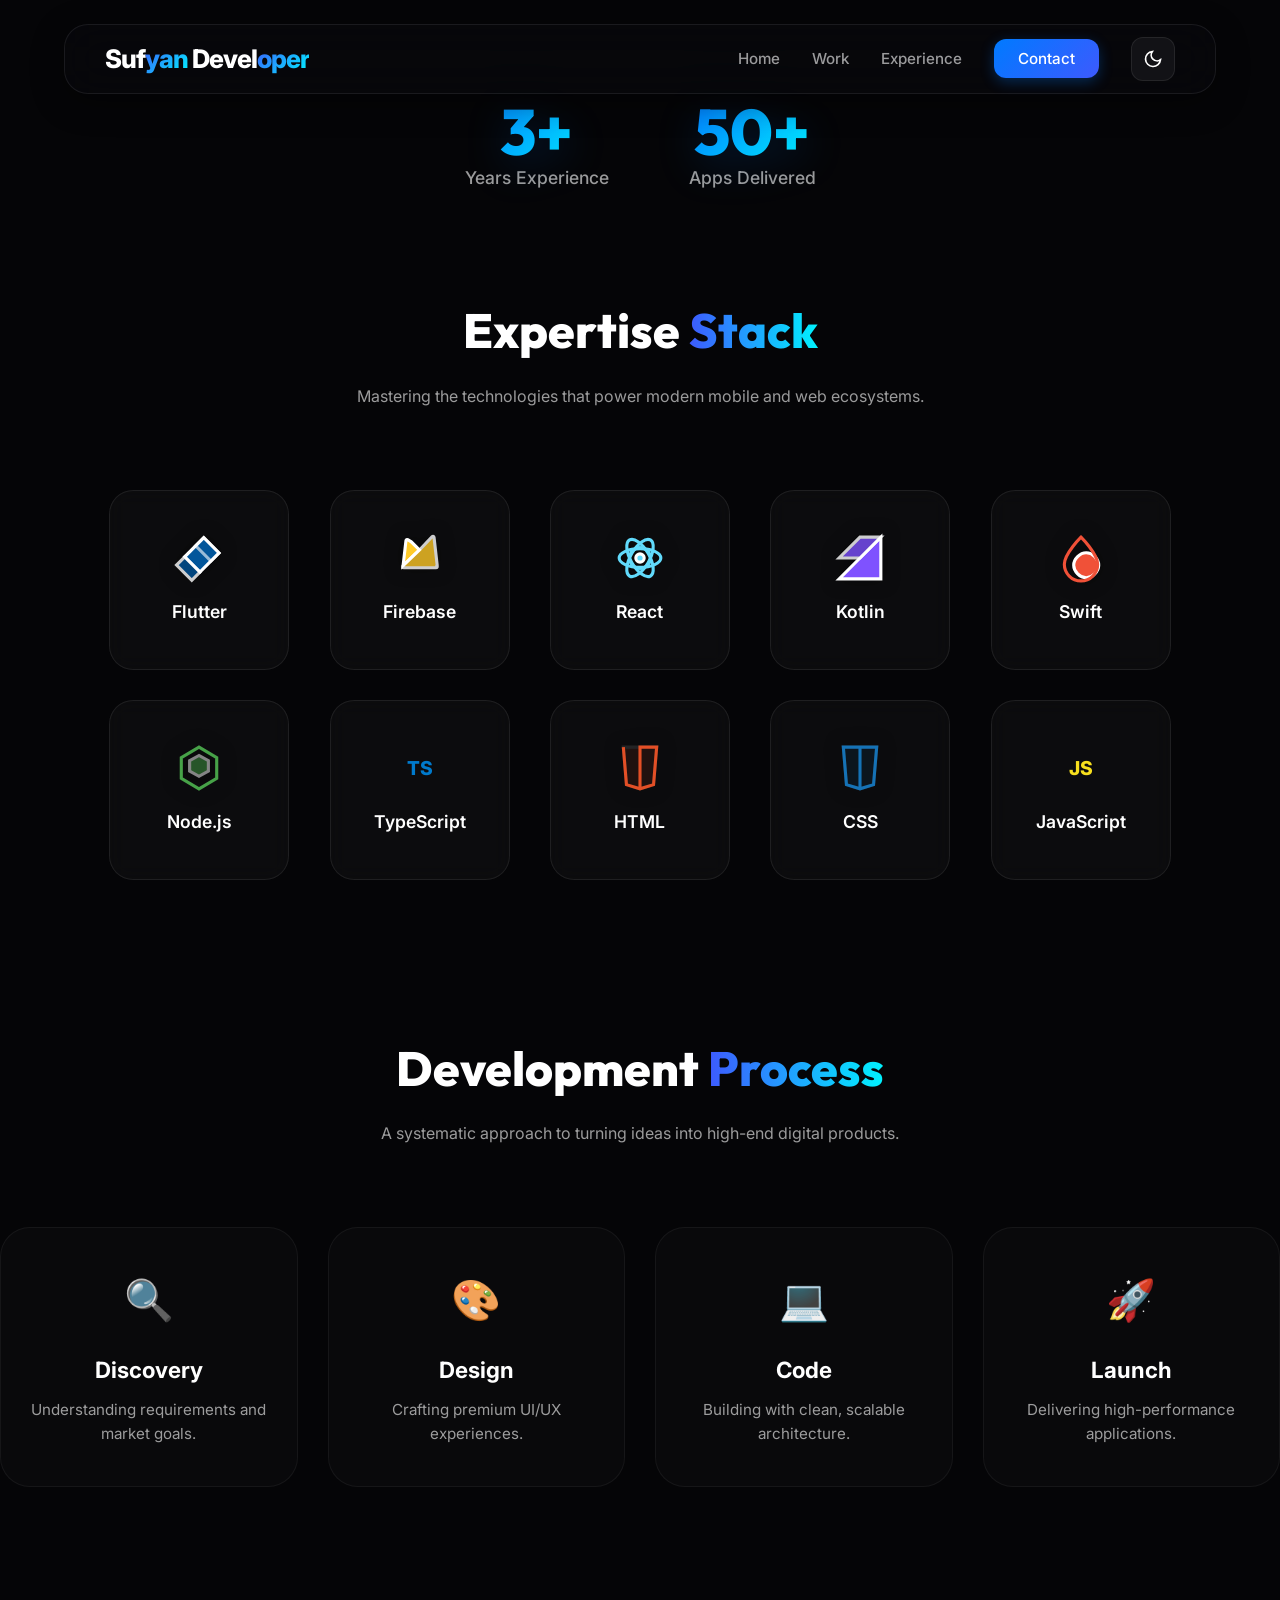
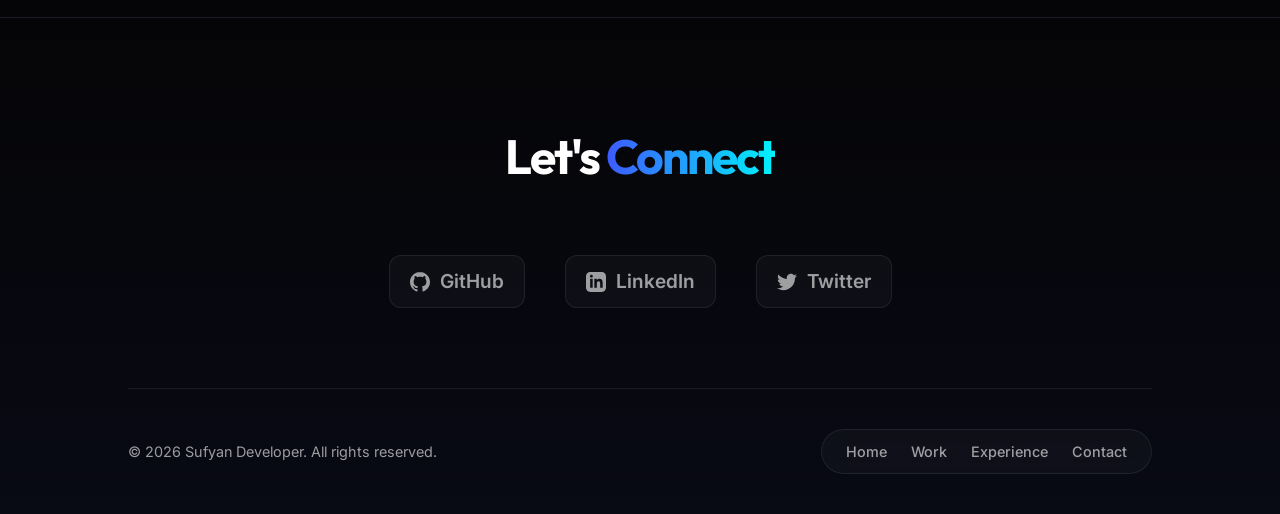
==== experience.html @ fa030666 "first commit" ====
<!DOCTYPE html>
<html lang="en">

<head>
    <meta charset="UTF-8">
    <meta name="viewport" content="width=device-width, initial-scale=1.0">
    <title>Experience | Sufyan Developer Portfolio</title>
    <link rel="preconnect" href="https://fonts.googleapis.com">
    <link rel="preconnect" href="https://fonts.gstatic.com" crossorigin>
    <link
        href="https://fonts.googleapis.com/css2?family=Inter:wght@300;400;600;800&family=Outfit:wght@300;400;600;800&display=swap"
        rel="stylesheet">
    <link rel="stylesheet" href="style.css">
</head>

<body class="sub-page">
    <header>
        <nav class="glass-nav">
            <div class="user-info" id="userInfoHeader">
                <div class="user-avatar" id="avatarInitials" title="Click to change photo">
                    <span id="initialsText">S</span>
                </div>
                <input type="file" id="avatarInput" accept="image/*" style="display: none;">
                <div class="user-details">
                    <span class="user-name" id="userNameDisplay">Sufyan</span>
                    <span class="user-email" id="userEmailDisplay">sufyan@example.com</span>
                </div>
                <span class="logout-btn" id="logoutBtn">Logout</span>
            </div>
            <div class="logo"><a href="index.html" style="text-decoration: none; color: inherit;">Suf<span>yan</span>
                    Devel<span>oper</span></a></div>
            <ul class="nav-links">
                <li><a href="index.html#hero">Home</a></li>
                <li><a href="work.html">Work</a></li>
                <li><a href="experience.html">Experience</a></li>
                <li><a href="contact.html" class="btn-primary" id="contactBtnNav">Contact</a></li>
                <li class="theme-switch-wrapper">
                    <button id="themeToggle" class="theme-toggle" aria-label="Toggle dark/light mode">
                        <svg class="sun-icon" viewBox="0 0 24 24" fill="none" stroke="currentColor" stroke-width="2">
                            <circle cx="12" cy="12" r="5"></circle>
                            <line x1="12" y1="1" x2="12" y2="3"></line>
                            <line x1="12" y1="21" x2="12" y2="23"></line>
                            <line x1="4.22" y1="4.22" x2="5.64" y2="5.64"></line>
                            <line x1="18.36" y1="18.36" x2="19.78" y2="19.78"></line>
                            <line x1="1" y1="12" x2="3" y2="12"></line>
                            <line x1="21" y1="12" x2="23" y2="12"></line>
                            <line x1="4.22" y1="19.78" x2="5.64" y2="18.36"></line>
                            <line x1="18.36" y1="5.64" x2="19.78" y2="4.22"></line>
                        </svg>
                        <svg class="moon-icon" viewBox="0 0 24 24" fill="none" stroke="currentColor" stroke-width="2">
                            <path d="M21 12.79A9 9 0 1 1 11.21 3 7 7 0 0 0 21 12.79z"></path>
                        </svg>
                    </button>
                </li>
            </ul>
        </nav>
    </header>

    <main>
        <section id="experience" class="experience-section" style="padding-top: 50px;">
            <!-- Experience Stats Section -->
            <div class="experience-stats reveal-up">
                <div class="stat-item" style="padding-top: 50px;">
                    <span class="stat-number">3+</span>
                    <span class="stat-label">Years Experience</span>
                </div>
                <div class="stat-item" style="padding-top: 50px;">
                    <span class="stat-number">50+</span>
                    <span class="stat-label">Apps Delivered</span>
                </div>
            </div>

            <div class="section-header">
                <h2 class="reveal-up">Expertise <span class="accent-text">Stack</span></h2>
                <p class="reveal-up">Mastering the technologies that power modern mobile and web ecosystems.</p>
            </div>

            <div class="skills-container">
                <div class="skills-grid reveal-up">
                    <!-- Flutter -->
                    <div class="skill-card" style="--accent: #02569B;">
                        <div class="skill-icon">
                            <svg viewBox="0 0 24 24" fill="none" stroke="currentColor" stroke-width="1.5">
                                <path d="M14.308 2.25L5.132 11.45L12.441 18.775L21.617 9.575L14.308 2.25Z"
                                    fill="var(--accent)" />
                                <path d="M12.441 18.775L8.534 22.682L1.225 15.373L5.132 11.466L12.441 18.775Z"
                                    fill="var(--accent)" opacity="0.8" />
                                <path d="M14.308 2.25L10.401 6.157L17.71 13.466L21.617 9.559L14.308 2.25Z"
                                    fill="var(--accent)" opacity="0.6" />
                            </svg>
                        </div>
                        <span class="skill-name">Flutter</span>
                        <div class="skill-glow"></div>
                    </div>

                    <!-- Firebase -->
                    <div class="skill-card" style="--accent: #FFCA28;">
                        <div class="skill-icon">
                            <svg viewBox="0 0 24 24" fill="none" stroke="currentColor" stroke-width="1.5">
                                <path
                                    d="M3.89 15.67L5.26 3.63C5.28 3.43 5.39 3.26 5.56 3.17C5.73 3.08 5.92 3.08 6.09 3.18L7.81 4.22L11.75 8.16L3.89 15.67Z"
                                    fill="var(--accent)" />
                                <path
                                    d="M20.11 15.67L20.24 15.42L18.74 2.14C18.72 1.94 18.61 1.77 18.44 1.68C18.27 1.59 18.08 1.59 17.91 1.69L11.75 8.16L3.89 15.67C3.72 15.83 3.66 16.07 3.73 16.3C3.8 16.53 4 16.69 4.24 16.7L19.76 16.7C20 16.7 20.22 16.54 20.27 16.31C20.32 16.08 20.26 15.84 20.11 15.67Z"
                                    fill="var(--accent)" opacity="0.8" />
                            </svg>
                        </div>
                        <span class="skill-name">Firebase</span>
                        <div class="skill-glow"></div>
                    </div>

                    <!-- React -->
                    <div class="skill-card" style="--accent: #61DAFB;">
                        <div class="skill-icon">
                            <svg viewBox="0 0 24 24" fill="none" stroke="currentColor" stroke-width="1.5">
                                <circle cx="12" cy="12" r="2" fill="var(--accent)" />
                                <path
                                    d="M12 7C14.7614 7 17 9.23858 17 12C17 14.7614 14.7614 17 12 17C9.23858 17 7 14.7614 7 12C7 9.23858 9.23858 7 12 7Z"
                                    stroke="var(--accent)" />
                                <ellipse cx="12" cy="12" rx="10" ry="4.5" stroke="var(--accent)" stroke-width="1.5" />
                                <ellipse cx="12" cy="12" rx="10" ry="4.5" stroke="var(--accent)" stroke-width="1.5"
                                    transform="rotate(60 12 12)" />
                                <ellipse cx="12" cy="12" rx="10" ry="4.5" stroke="var(--accent)" stroke-width="1.5"
                                    transform="rotate(120 12 12)" />
                            </svg>
                        </div>
                        <span class="skill-name">React</span>
                        <div class="skill-glow"></div>
                    </div>

                    <!-- Kotlin -->
                    <div class="skill-card" style="--accent: #7F52FF;">
                        <div class="skill-icon">
                            <svg viewBox="0 0 24 24" fill="none" stroke="currentColor" stroke-width="1.5">
                                <path d="M22 22H2L12 12L22 2V22Z" fill="var(--accent)" />
                                <path d="M22 2H12L2 12H12L22 2Z" fill="var(--accent)" opacity="0.8" />
                            </svg>
                        </div>
                        <span class="skill-name">Kotlin</span>
                        <div class="skill-glow"></div>
                    </div>

                    <!-- Swift -->
                    <div class="skill-card" style="--accent: #F05138;">
                        <div class="skill-icon">
                            <svg viewBox="0 0 24 24" fill="none" stroke="currentColor" stroke-width="1.5">
                                <path
                                    d="M20.5 15.5C20.5 18.5 17.5 21.5 14.5 21.5C11.5 21.5 8.5 18.5 8.5 15.5C8.5 12.5 11.5 9.5 14.5 9.5C17.5 9.5 20.5 12.5 20.5 15.5Z"
                                    fill="var(--accent)" />
                                <path
                                    d="M12 2C12 2 4 10 4 15C4 19.4183 7.58172 23 12 23C16.4183 23 20 19.4183 20 15C20 10 12 2 12 2Z"
                                    stroke="var(--accent)" stroke-width="1.5" />
                            </svg>
                        </div>
                        <span class="skill-name">Swift</span>
                        <div class="skill-glow"></div>
                    </div>

                    <!-- Node.js -->
                    <div class="skill-card" style="--accent: #47A248;">
                        <div class="skill-icon">
                            <svg viewBox="0 0 24 24" fill="none" stroke="currentColor" stroke-width="1.5">
                                <path d="M12 2L3.5 7V17L12 22L20.5 17V7L12 2Z" stroke="var(--accent)"
                                    stroke-width="1.5" />
                                <path d="M12 6L7.5 8.5V13.5L12 16L16.5 13.5V8.5L12 6Z" fill="var(--accent)"
                                    opacity="0.5" />
                            </svg>
                        </div>
                        <span class="skill-name">Node.js</span>
                        <div class="skill-glow"></div>
                    </div>

                    <!-- TypeScript -->
                    <div class="skill-card" style="--accent: #007ACC;">
                        <div class="skill-icon">
                            <div style="font-weight: 800; font-size: 1.2rem; color: var(--accent);">TS</div>
                        </div>
                        <span class="skill-name">TypeScript</span>
                        <div class="skill-glow"></div>
                    </div>

                    <!-- HTML -->
                    <div class="skill-card" style="--accent: #E34F26;">
                        <div class="skill-icon">
                            <svg viewBox="0 0 24 24" fill="none" stroke="currentColor" stroke-width="1.5">
                                <path d="M4 2L5.5 20L12 22L18.5 20L20 2H4Z" fill="var(--accent)" opacity="0.1" />
                                <path d="M4 2L5.5 20L12 22L18.5 20L20 2H12V22" stroke="var(--accent)"
                                    stroke-width="1.5" />
                            </svg>
                        </div>
                        <span class="skill-name">HTML</span>
                        <div class="skill-glow"></div>
                    </div>

                    <!-- CSS -->
                    <div class="skill-card" style="--accent: #1572B6;">
                        <div class="skill-icon">
                            <svg viewBox="0 0 24 24" fill="none" stroke="currentColor" stroke-width="1.5">
                                <path d="M4 2L5.5 20L12 22L18.5 20L20 2H4Z" fill="var(--accent)" opacity="0.1" />
                                <path d="M12 2L4 2L5.5 20L12 22L18.5 20L20 2L12 2V22" stroke="var(--accent)"
                                    stroke-width="1.5" />
                            </svg>
                        </div>
                        <span class="skill-name">CSS</span>
                        <div class="skill-glow"></div>
                    </div>

                    <!-- JavaScript -->
                    <div class="skill-card" style="--accent: #F7DF1E;">
                        <div class="skill-icon">
                            <div style="font-weight: 800; font-size: 1.2rem; color: var(--accent);">JS</div>
                        </div>
                        <span class="skill-name">JavaScript</span>
                        <div class="skill-glow"></div>
                    </div>
                </div>
            </div>

            <!-- Process Section -->
            <div class="process-section reveal-up">
                <div class="section-header">
                    <h2 class="reveal-up">Development <span class="accent-text">Process</span></h2>
                    <p class="reveal-up">A systematic approach to turning ideas into high-end digital products.</p>
                </div>
                <div class="process-flow">
                    <div class="process-step">
                        <div class="step-icon">🔍</div>
                        <h3>Discovery</h3>
                        <p>Understanding requirements and market goals.</p>
                    </div>
                    <div class="process-step">
                        <div class="step-icon">🎨</div>
                        <h3>Design</h3>
                        <p>Crafting premium UI/UX experiences.</p>
                    </div>
                    <div class="process-step">
                        <div class="step-icon">💻</div>
                        <h3>Code</h3>
                        <p>Building with clean, scalable architecture.</p>
                    </div>
                    <div class="process-step">
                        <div class="step-icon">🚀</div>
                        <h3>Launch</h3>
                        <p>Delivering high-performance applications.</p>
                    </div>
                </div>
            </div>
        </section>
    </main>

    <footer class="premium-footer">
        <div class="footer-top">
            <h2 class="reveal-up">Let's <span class="accent-text">Connect</span></h2>
        </div>
        <div class="footer-social-links reveal-up">
            <a href="https://github.com" target="_blank">
                <svg viewBox="0 0 24 24">
                    <path
                        d="M12 0c-6.626 0-12 5.373-12 12 0 5.302 3.438 9.8 8.207 11.387.599.111.793-.261.793-.577v-2.234c-3.338.726-4.041-1.416-4.041-1.416-.546-1.387-1.333-1.756-1.333-1.756-1.089-.745.083-.729.083-.729 1.205.084 1.839 1.237 1.839 1.237 1.07 1.834 2.807 1.304 3.492.997.107-.775.418-1.305.762-1.604-2.665-.305-5.467-1.334-5.467-5.931 0-1.311.469-2.381 1.236-3.221-.124-.303-.535-1.524.117-3.176 0 0 1.008-.322 3.301 1.23.957-.266 1.983-.399 3.003-.404 1.02.005 2.047.138 3.006.404 2.291-1.552 3.297-1.23 3.297-1.23.653 1.653.242 2.874.118 3.176.77.84 1.235 1.911 1.235 3.221 0 4.609-2.807 5.624-5.479 5.921.43.372.823 1.102.823 2.222v3.293c0 .319.192.694.801.576 4.765-1.589 8.199-6.086 8.199-11.386 0-6.627-5.373-12-12-12z" />
                </svg>
                GitHub
            </a>
            <a href="https://linkedin.com" target="_blank">
                <svg viewBox="0 0 24 24">
                    <path
                        d="M19 0h-14c-2.761 0-5 2.239-5 5v14c0 2.761 2.239 5 5 5h14c2.761 0 5-2.239 5-5v-14c0-2.761-2.239-5-5-5zm-11 19h-3v-11h3v11zm-1.5-12.268c-.966 0-1.75-.79-1.75-1.764s.784-1.764 1.75-1.764 1.75.79 1.75 1.764-.783 1.764-1.75 1.764zm13.5 12.268h-3v-5.604c0-3.368-4-3.113-4 0v5.604h-3v-11h3v1.765c1.396-2.586 7-2.777 7 2.476v6.759z" />
                </svg>
                LinkedIn
            </a>
            <a href="https://twitter.com" target="_blank">
                <svg viewBox="0 0 24 24">
                    <path
                        d="M24 4.557c-.883.392-1.832.656-2.828.775 1.017-.609 1.798-1.574 2.165-2.724-.951.564-2.005.974-3.127 1.195-.897-.957-2.178-1.555-3.594-1.555-3.179 0-5.515 2.966-4.797 6.045-4.091-.205-7.719-2.165-10.148-5.144-1.29 2.213-.669 5.108 1.523 6.574-.806-.026-1.566-.247-2.229-.616-.054 2.281 1.581 4.415 3.949 4.89-.693.188-1.452.232-2.224.084.626 1.956 2.444 3.379 4.6 3.419-2.07 1.623-4.678 2.348-7.29 2.04 2.179 1.397 4.768 2.212 7.548 2.212 9.142 0 14.307-7.721 13.995-14.646.962-.695 1.797-1.562 2.457-2.549z" />
                </svg>
                Twitter
            </a>
        </div>
        <div class="footer-bottom">
            <p>&copy; 2026 Sufyan Developer. All rights reserved.</p>
            <div class="mini-navbar">
                <a href="index.html">Home</a>
                <a href="work.html">Work</a>
                <a href="experience.html">Experience</a>
                <a href="contact.html">Contact</a>
            </div>
        </div>
    </footer>

    <script src="script.js"></script>
</body>


</html>
---- style.css ----
:root {
    --bg-color: #050507;
    --card-bg: rgba(15, 15, 20, 0.4);
    --accent-blue: #007aff;
    --accent-electric: #3d5afe;
    --accent-cyan: #00f2fe;
    --text-primary: #ffffff;
    --text-secondary: rgba(255, 255, 255, 0.6);
    --glass-border: rgba(255, 255, 255, 0.08);
    --nav-height: 80px;
    --toggle-bg: rgba(255, 255, 255, 0.05);
}

body.light-theme {
    --bg-color: #f5f5f7;
    --card-bg: rgba(255, 255, 255, 0.7);
    --text-primary: #1d1d1f;
    --text-secondary: rgba(0, 0, 0, 0.6);
    --glass-border: rgba(0, 0, 0, 0.08);
    --toggle-bg: rgba(0, 0, 0, 0.05);
}

* {
    margin: 0;
    padding: 0;
    box-sizing: border-box;
}

html {
    scroll-behavior: smooth;
}

body {
    background-color: var(--bg-color);
    color: var(--text-primary);
    font-family: 'Inter', sans-serif;
    overflow-x: hidden;
    line-height: 1.6;
    background-image:
        radial-gradient(circle at 50% 100%, rgba(61, 90, 254, 0.1), transparent),
        radial-gradient(circle at 0% 0%, rgba(0, 242, 254, 0.05), transparent);
}

/* Glassmorphism Navigation */
header {
    position: fixed;
    top: 0;
    left: 0;
    width: 100%;
    z-index: 1000;
    padding: 24px 5%;
}

.glass-nav {
    display: flex;
    justify-content: space-between;
    align-items: center;
    padding: 0 40px;
    height: 70px;
    background: rgba(10, 10, 15, 0.4);
    backdrop-filter: blur(20px) saturate(180%);
    -webkit-backdrop-filter: blur(20px) saturate(180%);
    border: 1px solid var(--glass-border);
    border-radius: 24px;
    max-width: 1200px;
    margin: 0 auto;
    box-shadow: 0 8px 32px rgba(0, 0, 0, 0.4);
}

.logo {
    font-size: 1.6rem;
    font-weight: 800;
    letter-spacing: -1px;
}

.logo span {
    background: linear-gradient(135deg, var(--accent-electric), var(--accent-cyan));
    -webkit-background-clip: text;
    background-clip: text;
    -webkit-text-fill-color: transparent;
}

.nav-links {
    display: flex;
    list-style: none;
    gap: 32px;
    align-items: center;
}

.nav-links a {
    text-decoration: none;
    color: var(--text-secondary);
    font-size: 0.95rem;
    font-weight: 500;
    transition: all 0.3s cubic-bezier(0.23, 1, 0.32, 1);
}

.nav-links a:hover {
    color: var(--text-primary);
    transform: translateY(-2px);
}

/* Theme Toggle */
.theme-switch-wrapper {
    display: flex;
    align-items: center;
}

.theme-toggle {
    background: var(--toggle-bg);
    border: 1px solid var(--glass-border);
    width: 44px;
    height: 44px;
    border-radius: 12px;
    cursor: pointer;
    display: flex;
    align-items: center;
    justify-content: center;
    color: var(--text-primary);
    transition: all 0.3s cubic-bezier(0.23, 1, 0.32, 1);
    position: relative;
    overflow: hidden;
}

.theme-toggle:hover {
    background: rgba(127, 127, 127, 0.1);
    transform: scale(1.05);
}

.sun-icon,
.moon-icon {
    width: 20px;
    height: 20px;
    position: absolute;
    transition: all 0.5s cubic-bezier(0.23, 1, 0.32, 1);
}

/* Default state (Dark Mode) */
.sun-icon {
    transform: translateY(40px);
    opacity: 0;
}

.light-theme .sun-icon {
    transform: translateY(0);
    opacity: 1;
}

.light-theme .moon-icon {
    transform: translateY(-40px);
    opacity: 0;
}

.btn-primary {
    background: linear-gradient(135deg, var(--accent-blue), var(--accent-electric));
    color: white !important;
    padding: 10px 24px;
    border-radius: 12px;
    box-shadow: 0 4px 14px rgba(0, 122, 255, 0.3);
}

/* Hero Section */
.hero {
    position: relative;
    min-height: 100vh;
    display: flex;
    align-items: center;
    padding: 0 10%;
    overflow: hidden;
}

.hero::after {
    content: '';
    position: absolute;
    inset: 0;
    background-image: url("data:image/svg+xml,%3Csvg viewBox='0 0 200 200' xmlns='http://www.w3.org/2000/svg'%3联%3Cfilter id='noiseFilter'%3E%3CfeTurbulence type='fractalNoise' baseFrequency='0.65' numOctaves='3' stitchTiles='stitch'/%3E%3C/filter%3E%3Crect width='100%25' height='100%25' filter='url(%23noiseFilter)'/%3E%3C/svg%3E");
    opacity: 0.02;
    pointer-events: none;
    z-index: 5;
}

.hero-container {
    display: grid;
    grid-template-columns: 1.1fr 0.9fr;
    gap: 80px;
    width: 100%;
    max-width: 1300px;
    margin: 0 auto;
    position: relative;
    z-index: 2;
}

.hero-content h1 {
    font-size: clamp(3.5rem, 8vw, 5.5rem);
    line-height: 1.05;
    font-weight: 800;
    margin-bottom: 24px;
    letter-spacing: -3px;
    color: #fff;
}

.accent-text {
    background: linear-gradient(90deg, var(--accent-electric), var(--accent-cyan), #7000ff);
    background-size: 200% auto;
    -webkit-background-clip: text;
    background-clip: text;
    -webkit-text-fill-color: transparent;
    animation: shine 5s linear infinite;
}

@keyframes shine {
    to {
        background-position: 200% center;
    }
}

.hero-subtitle {
    font-size: 1.25rem;
    color: var(--text-secondary);
    max-width: 520px;
    margin-bottom: 48px;
    font-weight: 400;
}

.hero-btns {
    display: flex;
    gap: 24px;
}

.btn-glow {
    background: var(--accent-electric);
    color: white;
    text-decoration: none;
    padding: 18px 40px;
    border-radius: 16px;
    font-weight: 600;
    font-size: 1.1rem;
    box-shadow: 0 0 30px rgba(61, 90, 254, 0.4);
    transition: all 0.4s cubic-bezier(0.175, 0.885, 0.32, 1.275);
    position: relative;
    overflow: hidden;
}

.btn-glow::before {
    content: '';
    position: absolute;
    top: 0;
    left: -100%;
    width: 100%;
    height: 100%;
    background: linear-gradient(90deg, transparent, rgba(255, 255, 255, 0.2), transparent);
    transition: 0.5s;
}

.btn-glow:hover::before {
    left: 100%;
}

.btn-glow:hover {
    transform: scale(1.05);
    box-shadow: 0 0 50px rgba(61, 90, 254, 0.6);
}

.btn-outline {
    border: 1px solid var(--glass-border);
    background: rgba(255, 255, 255, 0.03);
    backdrop-filter: blur(10px);
    color: white;
    text-decoration: none;
    padding: 18px 40px;
    border-radius: 16px;
    font-weight: 600;
    font-size: 1.1rem;
    transition: all 0.3s ease;
}

.btn-outline:hover {
    background: rgba(255, 255, 255, 0.08);
    border-color: rgba(255, 255, 255, 0.2);
}

/* 3D Phone with Cinematic Lighting */
.hero-visual {
    position: relative;
    display: flex;
    justify-content: center;
    align-items: center;
}

.phone-wrapper {
    position: relative;
    perspective: 2000px;
    z-index: 10;
}

.phone-3d {
    width: 280px;
    height: 560px;
    background: #0f0f12;
    border-radius: 48px;
    padding: 10px;
    border: 1px solid rgba(255, 255, 255, 0.1);
    transform: rotateY(-20deg) rotateX(10deg);
    box-shadow:
        -20px 40px 80px rgba(0, 0, 0, 0.8),
        inset 0 0 20px rgba(255, 255, 255, 0.05);
    position: relative;
    transition: transform 0.1s ease-out;
}

.phone-3d::before {
    content: '';
    position: absolute;
    top: 50%;
    left: -6px;
    transform: translateY(-50%);
    width: 4px;
    height: 60px;
    background: #222;
    border-radius: 2px;
}

.phone-screen {
    width: 100%;
    height: 100%;
    background: #000;
    border-radius: 40px;
    overflow: hidden;
    position: relative;
    box-shadow: inset 0 0 40px rgba(61, 90, 254, 0.2);
}

.phone-screen::after {
    content: '';
    position: absolute;
    top: 0;
    left: 0;
    width: 100%;
    height: 100%;
    background: linear-gradient(135deg, rgba(255, 255, 255, 0.1) 0%, transparent 50%);
    pointer-events: none;
}

.app-ui {
    height: 100%;
    padding: 30px 20px;
    display: flex;
    flex-direction: column;
    gap: 15px;
}

.app-header {
    height: 30px;
    width: 60%;
    background: rgba(255, 255, 255, 0.05);
    border-radius: 8px;
}

.app-card {
    height: 140px;
    background: linear-gradient(135deg, #3d5afe, #00f2fe, #7000ff);
    background-size: 200% 200%;
    border-radius: 24px;
    animation: gradientMove 10s infinite alternate;
}

@keyframes gradientMove {
    0% {
        background-position: 0% 0%;
    }

    100% {
        background-position: 100% 100%;
    }
}

.app-stats {
    flex: 1;
    background: rgba(255, 255, 255, 0.03);
    border-radius: 24px;
    display: flex;
    flex-direction: column;
    gap: 10px;
    padding: 15px;
}

.app-stats span {
    height: 8px;
    background: rgba(255, 255, 255, 0.05);
    border-radius: 4px;
}

.phone-shadow {
    position: absolute;
    bottom: -60px;
    left: 20%;
    width: 60%;
    height: 30px;
    background: rgba(0, 0, 0, 0.6);
    filter: blur(25px);
    border-radius: 50%;
    transform: rotateX(80deg);
}

.glow-sphere {
    position: absolute;
    width: 600px;
    height: 600px;
    background: radial-gradient(circle, rgba(61, 90, 254, 0.12) 0%, transparent 70%);
    z-index: -1;
    filter: blur(40px);
}

/* Decorative Background Blobs */
.background-decor {
    position: absolute;
    inset: 0;
    overflow: hidden;
    z-index: 1;
    pointer-events: none;
}

.blob {
    position: absolute;
    filter: blur(120px);
    border-radius: 50%;
    opacity: 0.35;
    animation: moveBlob 20s infinite alternate;
}

.blob-1 {
    top: -10%;
    right: -10%;
    width: 600px;
    height: 600px;
    background: var(--accent-electric);
}

.blob-2 {
    bottom: -10%;
    left: -5%;
    width: 500px;
    height: 500px;
    background: #7000ff;
    animation-delay: -5s;
}

@keyframes moveBlob {
    0% {
        transform: translate(0, 0) scale(1);
    }

    100% {
        transform: translate(-50px, 50px) scale(1.1);
    }
}

/* Animations */
.reveal-text {
    animation: fadeInUp 1s cubic-bezier(0.2, 0.8, 0.2, 1) forwards;
}

@keyframes fadeInUp {
    from {
        opacity: 0;
        transform: translateY(40px);
    }

    to {
        opacity: 1;
        transform: translateY(0);
    }
}

/* Responsive Scaling */
@media (max-width: 968px) {
    .hero-container {
        grid-template-columns: 1fr;
        gap: 60px;
        text-align: center;
        padding-top: 120px;
    }

    .hero-content {
        align-items: center;
    }

    .hero-subtitle {
        margin-inline: auto;
    }

    .hero-btns {
        justify-content: center;
        flex-direction: column;
        width: 100%;
        max-width: 300px;
    }
}

/* Project Gallery Section */
.work {
    padding: 120px 10%;
    background: var(--bg-color);
    position: relative;
    z-index: 10;
}

.section-header {
    text-align: center;
    margin-bottom: 80px;
}

.section-header h2 {
    font-size: 3rem;
    font-weight: 800;
    margin-bottom: 15px;
    font-family: 'Outfit', sans-serif;
}

.section-header p {
    color: var(--text-secondary);
    max-width: 600px;
    margin: 0 auto;
}

.gallery-grid {
    display: grid;
    grid-template-columns: repeat(3, 1fr);
    gap: 40px;
    max-width: 1200px;
    margin: 0 auto;
}

.project-card {
    display: flex;
    flex-direction: column;
    align-items: center;
    transition: transform 0.4s cubic-bezier(0.175, 0.885, 0.32, 1.275);
}

.mockup-container {
    width: 100%;
    aspect-ratio: 1/1.6;
    display: flex;
    justify-content: center;
    align-items: center;
    perspective: 1000px;
}

/* iPhone 15 Pro CSS Mockup */
.iphone-15-pro {
    width: 220px;
    height: 450px;
    background: #1c1c1e;
    border-radius: 44px;
    padding: 8px;
    border: 3px solid #3a3a3c;
    position: relative;
    box-shadow: 0 20px 50px rgba(0, 0, 0, 0.4);
    transition: all 0.5s ease;
    transform-style: preserve-3d;
}

.project-card:hover .iphone-15-pro {
    transform: translateY(-20px) rotateX(5deg) scale(1.02);
    box-shadow: 0 30px 70px rgba(61, 90, 254, 0.2);
}

.dynamic-island {
    position: absolute;
    top: 15px;
    left: 50%;
    transform: translateX(-50%);
    width: 70px;
    height: 22px;
    background: #000;
    border-radius: 20px;
    z-index: 10;
}

.mockup-screen {
    width: 100%;
    height: 100%;
    background: #000;
    border-radius: 36px;
    overflow: hidden;
    position: relative;
}

/* App UI Types */
.fintech-ui {
    background: #050505;
    padding: 40px 15px;
}

.fintech-ui .ui-header {
    height: 30px;
    width: 60%;
    background: rgba(255, 255, 255, 0.05);
    border-radius: 8px;
    margin-bottom: 20px;
}

.fintech-ui .ui-chart {
    height: 120px;
    background: linear-gradient(0deg, var(--accent-blue), transparent);
    border-radius: 12px;
    margin-bottom: 15px;
    opacity: 0.6;
}

.fintech-ui .ui-list span {
    display: block;
    height: 40px;
    background: rgba(255, 255, 255, 0.03);
    border-radius: 8px;
    margin-bottom: 10px;
}

.commerce-ui {
    background: #fff;
    padding: 40px 10px;
}

.commerce-ui .ui-grid {
    display: grid;
    grid-template-columns: 1fr 1fr;
    gap: 10px;
}

.commerce-ui .ui-grid span {
    aspect-ratio: 1/1;
    background: #f0f0f0;
    border-radius: 12px;
}

.commerce-ui .ui-footer-bar {
    position: absolute;
    bottom: 10px;
    width: calc(100% - 20px);
    height: 40px;
    background: #fafafa;
    border-radius: 10px;
}

.fitness-ui {
    background: #000;
    padding: 50px 15px;
    display: flex;
    flex-direction: column;
    align-items: center;
}

.fitness-ui .ui-circle-graph {
    width: 100px;
    height: 100px;
    border: 8px solid var(--accent-cyan);
    border-radius: 50%;
    border-right-color: transparent;
    margin-bottom: 30px;
}

.fitness-ui .ui-stats-grid {
    display: flex;
    gap: 10px;
    width: 100%;
}

.fitness-ui .ui-stats-grid span {
    flex: 1;
    height: 60px;
    background: rgba(0, 242, 254, 0.1);
    border-radius: 12px;
}

/* Horizontal Scroll Gallery */
.horizontal-scroll-container {
    width: 100%;
    max-width: 1400px;
    margin: 0 auto;
    overflow-x: auto;
    padding: 20px 0 60px;
    cursor: grab;
    -ms-overflow-style: none;
    /* IE and Edge */
    scrollbar-width: none;
    /* Firefox */
}

.horizontal-scroll-container::-webkit-scrollbar {
    display: none;
    /* Chrome, Safari and Opera */
}

.gallery-scroll {
    display: flex;
    gap: 40px;
    padding: 0 5%;
    width: max-content;
}

.gallery-scroll .project-card {
    width: 300px;
    /* Wider for scrollable look */
    flex-shrink: 0;
}

.gallery-scroll .iphone-15-pro {
    width: 260px;
    height: 530px;
}

.project-info {
    margin-top: 25px;
    text-align: center;
}

.project-info h3 {
    font-size: 1.4rem;
    font-weight: 700;
    margin-bottom: 5px;
}

.project-info p {
    color: var(--text-secondary);
    font-size: 0.9rem;
}

/* Responsive Scaling for Gallery */
@media (max-width: 968px) {
    .gallery-grid {
        grid-template-columns: 1fr;
        gap: 60px;
    }

    .iphone-15-pro {
        width: 240px;
        height: 490px;
    }
}

/* Contact & Login Page Specialized Styles */
.sub-page {
    background: #050507;
}

.contact-page-main {
    padding-top: 150px;
    min-height: 100vh;
    display: flex;
    align-items: center;
    justify-content: center;
    position: relative;
    z-index: 10;
}

.auth-contact-container {
    display: grid;
    grid-template-columns: 1fr 1fr;
    gap: 80px;
    max-width: 1200px;
    width: 90%;
    margin: 0 auto;
}

.contact-header {
    text-align: center;
    margin-bottom: 50px;
    grid-column: 1 / -1;
    /* Center across both columns */
}

.contact-header h2 {
    font-size: 3.5rem;
    margin-bottom: 15px;
}

/* Login Card Decorations */
.glass-card.login-card {
    background: rgba(255, 255, 255, 0.02);
    backdrop-filter: blur(25px);
    border: 1px solid rgba(255, 255, 255, 0.1);
    border-radius: 40px;
    padding: 50px;
    box-shadow: 0 30px 60px rgba(0, 0, 0, 0.5);
    position: relative;
    overflow: hidden;
    transition: transform 0.3s ease, border-color 0.3s ease;
}

.glass-card.login-card::before {
    content: '';
    position: absolute;
    top: -50%;
    left: -50%;
    width: 200%;
    height: 200%;
    background: radial-gradient(circle at center, var(--accent-blue) 0%, transparent 60%);
    opacity: 0.05;
    pointer-events: none;
}

.glass-card.login-card:hover {
    transform: translateY(-5px);
    border-color: var(--accent-blue);
}

.login-card h2 {
    font-size: 2.2rem;
    margin-bottom: 10px;
}

.auth-form .form-group {
    margin-bottom: 25px;
}

.auth-form input {
    width: 100%;
    background: rgba(255, 255, 255, 0.05);
    border: 1px solid rgba(255, 255, 255, 0.1);
    border-radius: 16px;
    padding: 18px;
    color: #fff;
    font-family: inherit;
    transition: 0.3s cubic-bezier(0.4, 0, 0.2, 1);
}

.auth-form input:focus {
    background: rgba(255, 255, 255, 0.08);
    border-color: var(--accent-blue);
    box-shadow: 0 0 20px rgba(61, 90, 254, 0.2);
    outline: none;
}

/* Login Button at bottom */
.login-card .btn-glow {
    width: 100%;
    margin-top: 20px;
    padding: 18px;
    font-size: 1.1rem;
    font-weight: 700;
}

/* Phone Number Decoration */
.info-item.phone {
    background: linear-gradient(135deg, rgba(61, 90, 254, 0.1), transparent);
    padding: 20px;
    border-radius: 20px;
    border-left: 4px solid var(--accent-blue);
}

.info-item.phone .info-icon {
    font-size: 1.8rem;
    filter: drop-shadow(0 0 10px var(--accent-blue));
}

/* Social Icons Tooltip Simulation */
.social-icons-row {
    display: flex;
    gap: 20px;
    margin-top: 40px;
    justify-content: center;
}

.social-icon-wrapper {
    position: relative;
    cursor: pointer;
}

.social-icon-wrapper::after {
    content: attr(data-tooltip);
    position: absolute;
    bottom: -40px;
    left: 50%;
    transform: translateX(-50%) translateY(10px);
    background: var(--accent-blue);
    color: #fff;
    padding: 5px 12px;
    border-radius: 6px;
    font-size: 0.8rem;
    opacity: 0;
    visibility: hidden;
    transition: 0.3s;
    white-space: nowrap;
    pointer-events: none;
    z-index: 100;
}

.social-icon-wrapper:hover::after {
    opacity: 1;
    visibility: visible;
    transform: translateX(-50%) translateY(0);
}

/* Social Circles */
.social-circle {
    width: 60px;
    height: 60px;
    background: rgba(255, 255, 255, 0.05);
    border: 1px solid rgba(255, 255, 255, 0.1);
    border-radius: 50%;
    display: flex;
    align-items: center;
    justify-content: center;
    color: #fff;
    text-decoration: none;
    font-weight: 700;
    font-size: 0.9rem;
    transition: all 0.4s cubic-bezier(0.175, 0.885, 0.32, 1.275);
}

.social-circle:hover {
    background: var(--accent-blue);
    transform: translateY(-5px) scale(1.1);
    box-shadow: 0 10px 20px rgba(61, 90, 254, 0.3);
}

/* WhatsApp Specialized Styles */
.whatsapp-side {
    display: flex;
    align-items: center;
    justify-content: center;
}

.glass-card.whatsapp-card {
    background: rgba(37, 211, 102, 0.03);
    backdrop-filter: blur(25px);
    border: 1px solid rgba(37, 211, 102, 0.2);
    border-radius: 40px;
    padding: 50px;
    text-align: center;
    box-shadow: 0 30px 60px rgba(0, 0, 0, 0.4);
    transition: all 0.4s ease;
    width: 100%;
    max-width: 450px;
}

.glass-card.whatsapp-card:hover {
    transform: translateY(-10px);
    border-color: #25d366;
    box-shadow: 0 40px 80px rgba(37, 211, 102, 0.15);
}

.whatsapp-icon-container {
    position: relative;
    width: 100px;
    height: 100px;
    margin: 0 auto 30px;
}

.whatsapp-svg {
    width: 100%;
    height: 100%;
    fill: #25d366;
    filter: drop-shadow(0 0 15px rgba(37, 211, 102, 0.5));
    animation: whatsappFloat 3s ease-in-out infinite;
    z-index: 2;
    position: relative;
}

.whatsapp-glow {
    position: absolute;
    inset: 0;
    background: radial-gradient(circle, rgba(37, 211, 102, 0.4) 0%, transparent 70%);
    animation: whatsappPulse 2s infinite;
    z-index: 1;
}

.whatsapp-card h3 {
    font-size: 2rem;
    margin-bottom: 12px;
}

.whatsapp-card p {
    color: var(--text-secondary);
    margin-bottom: 30px;
}

.whatsapp-number-btn {
    display: inline-block;
    background: #25d366;
    color: white;
    text-decoration: none;
    padding: 15px 30px;
    border-radius: 16px;
    font-weight: 700;
    font-size: 1.1rem;
    box-shadow: 0 10px 25px rgba(37, 211, 102, 0.3);
    transition: all 0.3s ease;
}

.whatsapp-number-btn:hover {
    transform: scale(1.05);
    background: #20ba5a;
    box-shadow: 0 15px 35px rgba(37, 211, 102, 0.5);
}

@keyframes whatsappFloat {

    0%,
    100% {
        transform: translateY(0);
    }

    50% {
        transform: translateY(-15px);
    }
}

@keyframes whatsappPulse {
    0% {
        transform: scale(1);
        opacity: 0.8;
    }

    50% {
        transform: scale(1.3);
        opacity: 0;
    }

    100% {
        transform: scale(1);
        opacity: 0;
    }
}

/* Auth Section Layout Adjustment */
@media (max-width: 968px) {
    .auth-contact-container {
        grid-template-columns: 1fr;
        gap: 40px;
    }
}

/* Premium Footer */
.premium-footer {
    padding: 100px 10% 40px;
    background: linear-gradient(to bottom, transparent, rgba(61, 90, 254, 0.05));
    border-top: 1px solid var(--glass-border);
    position: relative;
    z-index: 10;
    margin-top: 80px;
}

.footer-top {
    text-align: center;
    margin-bottom: 60px;
}

.footer-top h2 {
    font-size: 3rem;
    font-family: 'Outfit', sans-serif;
    letter-spacing: -2px;
}

.footer-social-links {
    display: flex;
    justify-content: center;
    gap: 40px;
    margin-bottom: 80px;
}

.footer-social-links a {
    color: var(--text-secondary);
    font-size: 1.2rem;
    font-weight: 600;
    text-decoration: none;
    transition: all 0.4s cubic-bezier(0.175, 0.885, 0.32, 1.275);
    position: relative;
    padding: 10px 20px;
    background: rgba(255, 255, 255, 0.03);
    border: 1px solid var(--glass-border);
    border-radius: 12px;
    display: flex;
    align-items: center;
    gap: 10px;
}

.footer-social-links a:hover {
    color: var(--text-primary);
    transform: translateY(-8px);
    border-color: var(--accent-blue);
    background: rgba(61, 90, 254, 0.1);
    box-shadow: 0 20px 40px rgba(61, 90, 254, 0.2);
}

.footer-social-links a svg {
    width: 20px;
    height: 20px;
    fill: currentColor;
}

.footer-bottom {
    display: flex;
    justify-content: space-between;
    align-items: center;
    padding-top: 40px;
    border-top: 1px solid var(--glass-border);
    font-size: 0.9rem;
    color: var(--text-secondary);
}

.mini-navbar {
    display: flex;
    gap: 24px;
    background: rgba(255, 255, 255, 0.03);
    padding: 10px 24px;
    border-radius: 50px;
    border: 1px solid var(--glass-border);
    backdrop-filter: blur(10px);
}

.mini-navbar a {
    text-decoration: none;
    color: var(--text-secondary);
    transition: color 0.3s ease;
    font-weight: 500;
}

.mini-navbar a:hover {
    color: var(--accent-cyan);
}

/* Login Loading State */
.btn-glow.loading {
    position: relative;
    color: transparent !important;
    pointer-events: none;
}

.btn-glow.loading::after {
    content: "";
    position: absolute;
    width: 20px;
    height: 20px;
    top: 50%;
    left: 50%;
    margin: -10px 0 0 -10px;
    border: 3px solid rgba(255, 255, 255, 0.3);
    border-radius: 50%;
    border-top-color: #fff;
    animation: spin 0.8s linear infinite;
}

@keyframes spin {
    to {
        transform: rotate(360deg);
    }
}

/* User Profile in Header (Top-Left) */
.user-info {
    display: none;
    /* Hidden by default */
    align-items: center;
    gap: 12px;
    padding: 6px 12px;
    background: rgba(255, 255, 255, 0.05);
    border: 1px solid var(--glass-border);
    border-radius: 100px;
    /* Pill shape */
    backdrop-filter: blur(10px);
    transition: all 0.3s ease;
}

.user-info.logged-in {
    display: flex;
}

.user-avatar {
    width: 32px;
    height: 32px;
    background: linear-gradient(135deg, var(--accent-blue), var(--accent-cyan));
    border-radius: 50%;
    display: flex;
    align-items: center;
    justify-content: center;
    font-weight: 800;
    font-size: 0.8rem;
    color: #fff;
    flex-shrink: 0;
    cursor: pointer;
    overflow: hidden;
    position: relative;
    transition: transform 0.2s ease;
}

.user-avatar:hover {
    transform: scale(1.05);
}

.user-avatar:hover::after {
    content: "📷";
    position: absolute;
    top: 0;
    left: 0;
    width: 100%;
    height: 100%;
    background: rgba(0, 0, 0, 0.4);
    display: flex;
    align-items: center;
    justify-content: center;
    font-size: 0.8rem;
}

.user-avatar img {
    width: 100%;
    height: 100%;
    object-fit: cover;
}

.user-details {
    display: flex;
    flex-direction: column;
    max-width: 150px;
}

.user-name {
    font-size: 0.85rem;
    font-weight: 600;
    color: var(--text-primary);
    white-space: nowrap;
    overflow: hidden;
    text-overflow: ellipsis;
}

.user-email {
    font-size: 0.7rem;
    color: var(--text-secondary);
    white-space: nowrap;
    overflow: hidden;
    text-overflow: ellipsis;
}

.logout-btn {
    font-size: 0.75rem;
    color: #ff4d4d;
    cursor: pointer;
    text-decoration: none;
    padding: 4px 8px;
    border-radius: 4px;
    background: rgba(255, 77, 77, 0.1);
    transition: all 0.2s ease;
}

.logout-btn:hover {
    background: rgba(255, 77, 77, 0.2);
}

/* Skills Section Updates */
.skills-container {
    max-width: 1200px;
    margin: 60px auto 0;
    padding: 0 5%;
}

.skills-grid {
    display: grid;
    grid-template-columns: repeat(auto-fit, minmax(160px, 1fr));
    gap: 30px;
    justify-items: center;
}

/* Experience Stats */
.experience-stats {
    display: flex;
    justify-content: center;
    gap: 80px;
    margin-bottom: 100px;
}

.stat-item {
    text-align: center;
    position: relative;
}

.stat-number {
    display: block;
    font-size: 4rem;
    font-weight: 800;
    font-family: 'Outfit', sans-serif;
    line-height: 1;
    background: linear-gradient(135deg, var(--accent-blue), var(--accent-cyan));
    -webkit-background-clip: text;
    background-clip: text;
    -webkit-text-fill-color: transparent;
    filter: drop-shadow(0 10px 20px rgba(0, 122, 255, 0.2));
}

.stat-label {
    font-size: 1.1rem;
    color: var(--text-secondary);
    font-weight: 500;
}

/* Process Section */
.process-section {
    margin-top: 150px;
    padding-bottom: 50px;
}

.process-flow {
    display: grid;
    grid-template-columns: repeat(4, 1fr);
    gap: 30px;
    margin-top: 60px;
}

.process-step {
    background: rgba(255, 255, 255, 0.02);
    border: 1px solid rgba(255, 255, 255, 0.05);
    border-radius: 30px;
    padding: 40px 30px;
    text-align: center;
    transition: all 0.4s ease;
}

.process-step:hover {
    background: rgba(255, 255, 255, 0.05);
    border-color: var(--accent-blue);
    transform: translateY(-10px);
}

.step-icon {
    font-size: 2.5rem;
    margin-bottom: 20px;
}

.process-step h3 {
    font-size: 1.4rem;
    margin-bottom: 10px;
    font-weight: 700;
}

.process-step p {
    font-size: 0.95rem;
    color: var(--text-secondary);
}

.skill-card {
    position: relative;
    width: 100%;
    max-width: 180px;
    aspect-ratio: 1/1;
    background: rgba(255, 255, 255, 0.03);
    backdrop-filter: blur(10px);
    border: 1px solid rgba(255, 255, 255, 0.08);
    border-radius: 24px;
    display: flex;
    flex-direction: column;
    align-items: center;
    justify-content: center;
    gap: 15px;
    transition: all 0.5s cubic-bezier(0.23, 1, 0.32, 1);
    cursor: default;
    overflow: hidden;
}

.skill-card:hover {
    transform: translateY(-10px) scale(1.05);
    background: rgba(255, 255, 255, 0.08);
    border-color: var(--accent);
    box-shadow: 0 20px 40px rgba(0, 0, 0, 0.4),
        0 0 20px rgba(var(--accent-rgb), 0.2);
}

.skill-icon {
    width: 50px;
    height: 50px;
    display: flex;
    align-items: center;
    justify-content: center;
    transition: transform 0.5s ease;
}

.skill-card:hover .skill-icon {
    transform: scale(1.2) rotate(5deg);
}

.skill-icon svg {
    width: 100%;
    height: 100%;
    filter: drop-shadow(0 0 8px rgba(0, 0, 0, 0.5));
}

.skill-name {
    font-size: 1.1rem;
    font-weight: 600;
    color: var(--text-primary);
    text-align: center;
}

.skill-glow {
    position: absolute;
    top: 50%;
    left: 50%;
    transform: translate(-50%, -50%);
    width: 100%;
    height: 100%;
    background: radial-gradient(circle, var(--accent) 0%, transparent 70%);
    opacity: 0;
    filter: blur(20px);
    transition: opacity 0.5s ease;
    z-index: -1;
    pointer-events: none;
}

.skill-card:hover .skill-glow {
    opacity: 0.15;
}

@media (max-width: 768px) {
    .skills-grid {
        grid-template-columns: repeat(2, 1fr);
        gap: 20px;
    }

    .skill-card {
        max-width: none;
    }
}

@media (max-width: 480px) {
    .skills-grid {
        grid-template-columns: 1fr;
    }
}

@media (max-width: 968px) {
    .experience-stats {
        gap: 40px;
    }

    .process-flow {
        grid-template-columns: repeat(2, 1fr);
    }
}

@media (max-width: 500px) {
    .experience-stats {
        flex-direction: column;
        gap: 30px;
    }

    .process-flow {
        grid-template-columns: 1fr;
    }
}
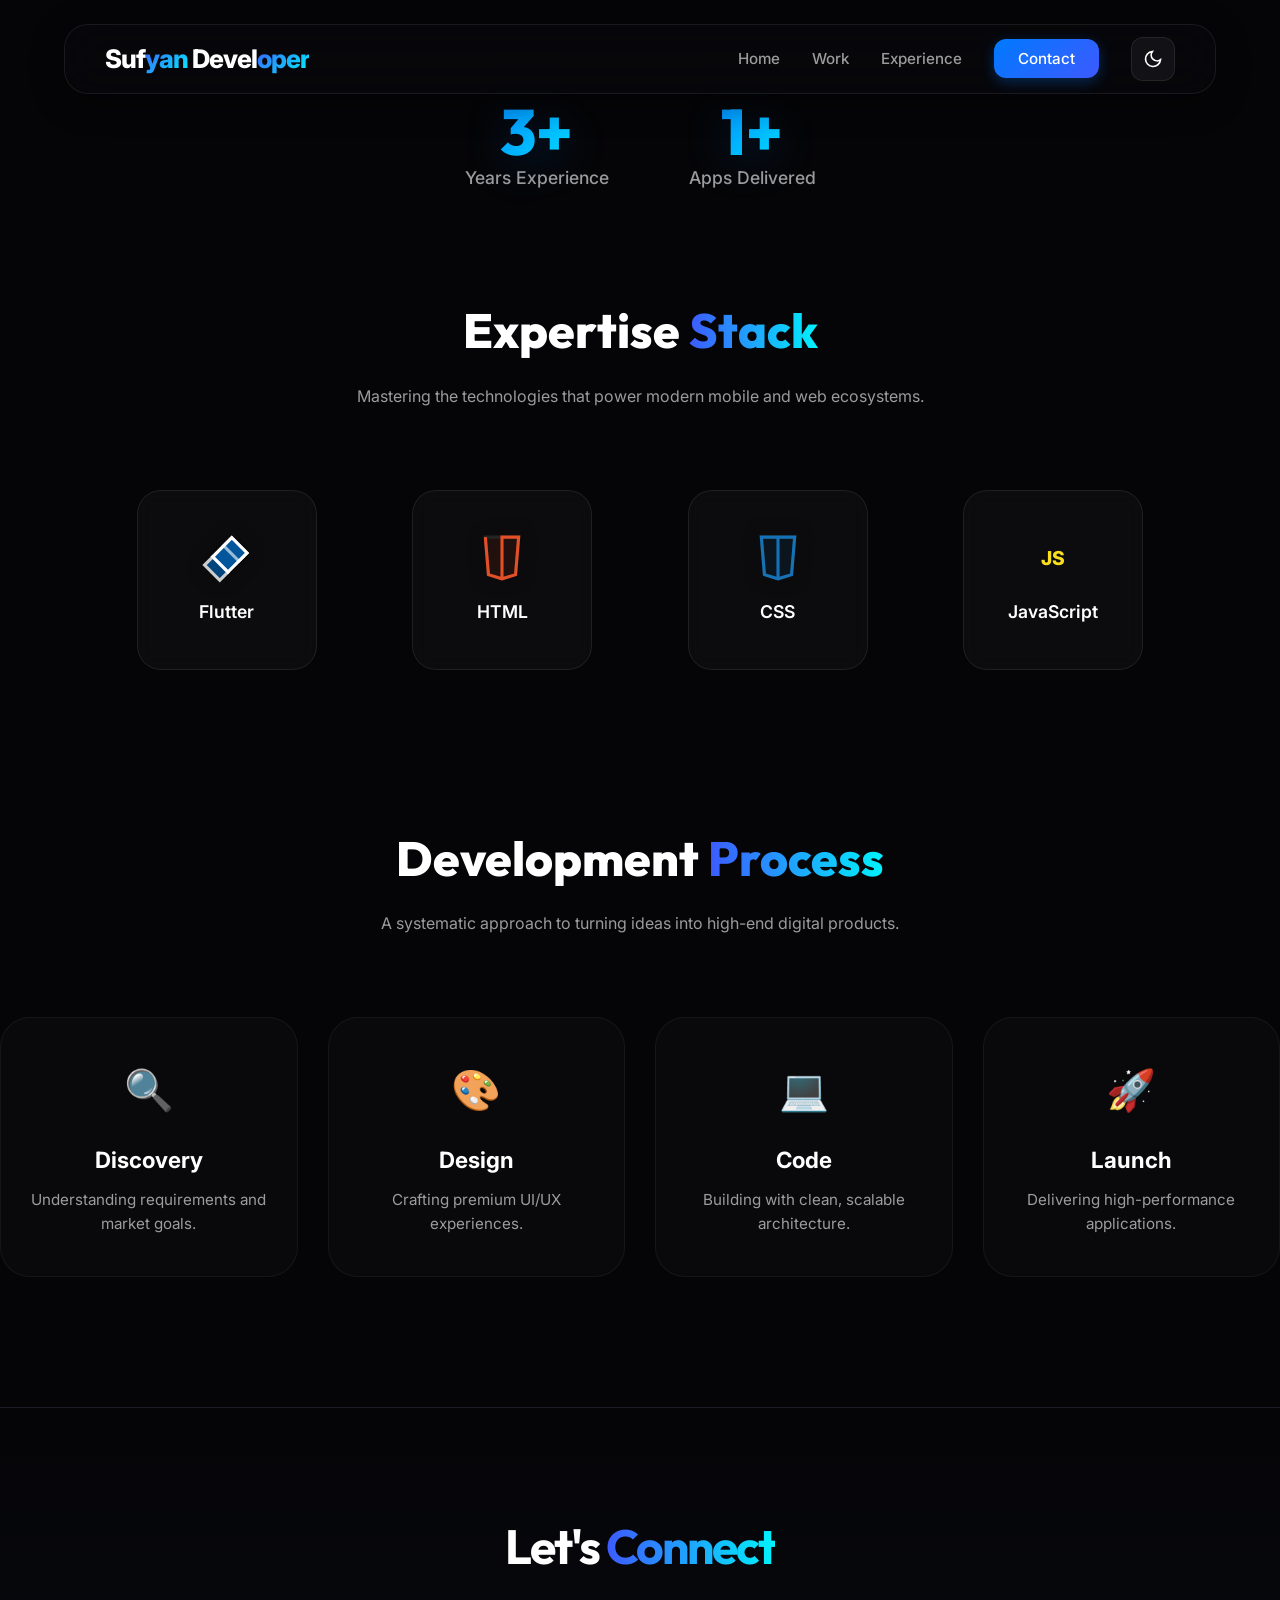
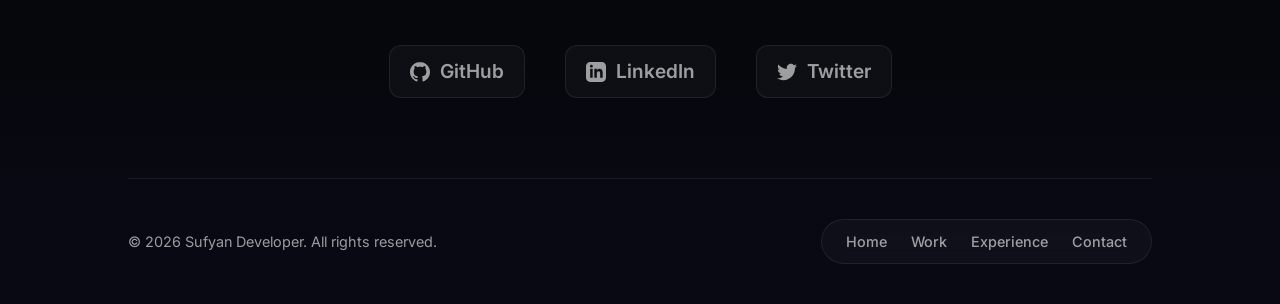
==== commit a0644d87: "first commit" ====
--- a/experience.html
+++ b/experience.html
@@ -65,7 +65,7 @@
                     <span class="stat-label">Years Experience</span>
                 </div>
                 <div class="stat-item" style="padding-top: 50px;">
-                    <span class="stat-number">50+</span>
+                    <span class="stat-number">1+</span>
                     <span class="stat-label">Apps Delivered</span>
                 </div>
             </div>
@@ -94,7 +94,7 @@
                     </div>
 
                     <!-- Firebase -->
-                    <div class="skill-card" style="--accent: #FFCA28;">
+                    <!-- <div class="skill-card" style="--accent: #FFCA28;">
                         <div class="skill-icon">
                             <svg viewBox="0 0 24 24" fill="none" stroke="currentColor" stroke-width="1.5">
                                 <path
@@ -107,10 +107,10 @@
                         </div>
                         <span class="skill-name">Firebase</span>
                         <div class="skill-glow"></div>
-                    </div>
+                    </div> -->
 
                     <!-- React -->
-                    <div class="skill-card" style="--accent: #61DAFB;">
+                    <!-- <div class="skill-card" style="--accent: #61DAFB;">
                         <div class="skill-icon">
                             <svg viewBox="0 0 24 24" fill="none" stroke="currentColor" stroke-width="1.5">
                                 <circle cx="12" cy="12" r="2" fill="var(--accent)" />
@@ -126,10 +126,10 @@
                         </div>
                         <span class="skill-name">React</span>
                         <div class="skill-glow"></div>
-                    </div>
+                    </div> -->
 
                     <!-- Kotlin -->
-                    <div class="skill-card" style="--accent: #7F52FF;">
+                    <!-- <div class="skill-card" style="--accent: #7F52FF;">
                         <div class="skill-icon">
                             <svg viewBox="0 0 24 24" fill="none" stroke="currentColor" stroke-width="1.5">
                                 <path d="M22 22H2L12 12L22 2V22Z" fill="var(--accent)" />
@@ -140,8 +140,8 @@
                         <div class="skill-glow"></div>
                     </div>
 
-                    <!-- Swift -->
-                    <div class="skill-card" style="--accent: #F05138;">
+                     Swift -->
+                    <!-- <div class="skill-card" style="--accent: #F05138;">
                         <div class="skill-icon">
                             <svg viewBox="0 0 24 24" fill="none" stroke="currentColor" stroke-width="1.5">
                                 <path
@@ -156,8 +156,8 @@
                         <div class="skill-glow"></div>
                     </div>
 
-                    <!-- Node.js -->
-                    <div class="skill-card" style="--accent: #47A248;">
+                    Node.js -->
+                    <!-- <div class="skill-card" style="--accent: #47A248;">
                         <div class="skill-icon">
                             <svg viewBox="0 0 24 24" fill="none" stroke="currentColor" stroke-width="1.5">
                                 <path d="M12 2L3.5 7V17L12 22L20.5 17V7L12 2Z" stroke="var(--accent)"
@@ -168,16 +168,16 @@
                         </div>
                         <span class="skill-name">Node.js</span>
                         <div class="skill-glow"></div>
-                    </div>
+                    </div> -->
 
                     <!-- TypeScript -->
-                    <div class="skill-card" style="--accent: #007ACC;">
+                    <!-- <div class="skill-card" style="--accent: #007ACC;">
                         <div class="skill-icon">
                             <div style="font-weight: 800; font-size: 1.2rem; color: var(--accent);">TS</div>
                         </div>
                         <span class="skill-name">TypeScript</span>
                         <div class="skill-glow"></div>
-                    </div>
+                    </div> -->
 
                     <!-- HTML -->
                     <div class="skill-card" style="--accent: #E34F26;">
